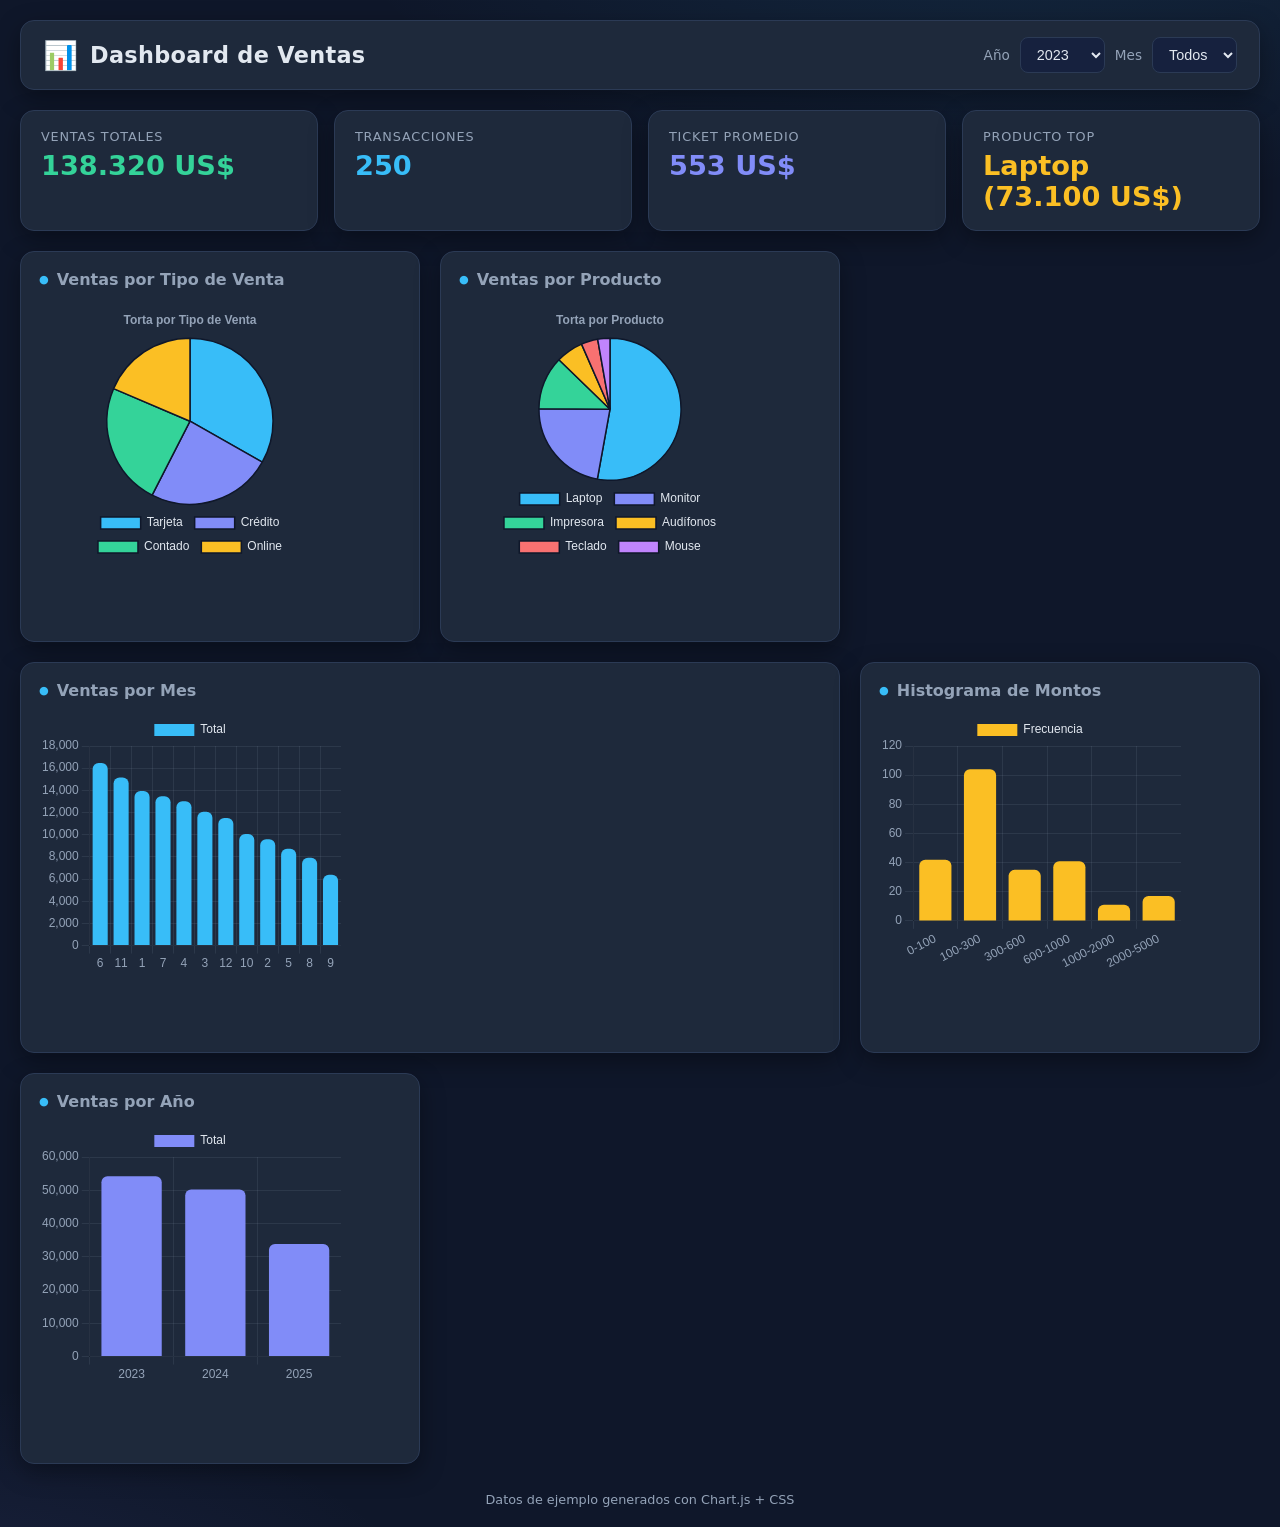
==== index.html @ ee98a7e3 "Dashboard de ventas: HTML + CSS + Chart.js" ====
<!DOCTYPE html>
<html lang="es">
<head>
<meta charset="UTF-8">
<meta name="viewport" content="width=device-width, initial-scale=1.0">
<title>Dashboard de Ventas</title>
<link rel="stylesheet" href="styles.css">
</head>
<body>
<header class="topbar">
  <div class="brand">
    <span class="logo">📊</span>
    <h1>Dashboard de Ventas</h1>
  </div>
  <div class="filters">
    <label for="filtroAnio">Año</label>
    <select id="filtroAnio"></select>
    <label for="filtroMes">Mes</label>
    <select id="filtroMes"></select>
  </div>
</header>

<section class="kpis">
  <div class="kpi"><span class="kpi-label">Ventas totales</span><span class="kpi-value" id="kpiTotal">—</span></div>
  <div class="kpi"><span class="kpi-label">Transacciones</span><span class="kpi-value" id="kpiCount">—</span></div>
  <div class="kpi"><span class="kpi-label">Ticket promedio</span><span class="kpi-value" id="kpiPromedio">—</span></div>
  <div class="kpi"><span class="kpi-label">Producto top</span><span class="kpi-value" id="kpiTop">—</span></div>
</section>

<main class="grid">
  <div class="card">
    <h2>Ventas por Tipo de Venta</h2>
    <div class="chart-wrap"><canvas id="tortaTipo"></canvas></div>
  </div>
  <div class="card">
    <h2>Ventas por Producto</h2>
    <div class="chart-wrap"><canvas id="tortaProducto"></canvas></div>
  </div>
  <div class="card span2">
    <h2>Ventas por Mes</h2>
    <div class="chart-wrap"><canvas id="barrasMes"></canvas></div>
  </div>
  <div class="card">
    <h2>Histograma de Montos</h2>
    <div class="chart-wrap"><canvas id="histograma"></canvas></div>
  </div>
  <div class="card">
    <h2>Ventas por Año</h2>
    <div class="chart-wrap"><canvas id="barrasAnio"></canvas></div>
  </div>
</main>

<footer>Datos de ejemplo generados con Chart.js + CSS</footer>
<script src="chart.umd.js"></script>
<script src="script.js"></script>
</body>
</html>
---- styles.css ----
:root {
  --bg: #0f172a;
  --card: #1e293b;
  --card-2: #16213e;
  --border: #2b3a55;
  --text: #e2e8f0;
  --muted: #94a3b8;
  --accent: #38bdf8;
  --accent-2: #818cf8;
  --success: #34d399;
  --danger: #f87171;
  --warn: #fbbf24;
  --radius: 14px;
  --shadow: 0 8px 24px rgba(0, 0, 0, .35);
}

* { margin: 0; padding: 0; box-sizing: border-box; }

body {
  font-family: "Segoe UI", system-ui, -apple-system, sans-serif;
  background:
    radial-gradient(1200px 600px at 80% -10%, rgba(56, 189, 248, .12), transparent 60%),
    radial-gradient(1000px 500px at -10% 110%, rgba(129, 140, 248, .12), transparent 60%),
    var(--bg);
  color: var(--text);
  min-height: 100vh;
  padding: 20px;
}

.topbar {
  display: flex;
  align-items: center;
  justify-content: space-between;
  flex-wrap: wrap;
  gap: 16px;
  background: var(--card);
  border: 1px solid var(--border);
  border-radius: var(--radius);
  padding: 16px 22px;
  box-shadow: var(--shadow);
}

.brand { display: flex; align-items: center; gap: 12px; }
.logo { font-size: 28px; }
.brand h1 { font-size: 1.4rem; font-weight: 700; letter-spacing: .3px; }

.filters { display: flex; align-items: center; gap: 10px; flex-wrap: wrap; }
.filters label { color: var(--muted); font-size: .85rem; }
.filters select {
  background: var(--card-2);
  color: var(--text);
  border: 1px solid var(--border);
  border-radius: 8px;
  padding: 8px 12px;
  font-size: .9rem;
  cursor: pointer;
  outline: none;
  transition: border-color .2s;
}
.filters select:hover, .filters select:focus { border-color: var(--accent); }

.kpis {
  display: grid;
  grid-template-columns: repeat(auto-fit, minmax(200px, 1fr));
  gap: 16px;
  margin: 20px 0;
}

.kpi {
  background: var(--card);
  border: 1px solid var(--border);
  border-radius: var(--radius);
  padding: 18px 20px;
  box-shadow: var(--shadow);
  display: flex;
  flex-direction: column;
  gap: 6px;
  transition: transform .2s, border-color .2s;
}
.kpi:hover { transform: translateY(-3px); border-color: var(--accent); }

.kpi-label { color: var(--muted); font-size: .8rem; text-transform: uppercase; letter-spacing: .8px; }
.kpi-value { font-size: 1.7rem; font-weight: 800; }
#kpiTotal { color: var(--success); }
#kpiCount { color: var(--accent); }
#kpiPromedio { color: var(--accent-2); }
#kpiTop { color: var(--warn); }

.grid {
  display: grid;
  grid-template-columns: repeat(auto-fit, minmax(340px, 1fr));
  gap: 20px;
}

.card {
  background: var(--card);
  border: 1px solid var(--border);
  border-radius: var(--radius);
  padding: 18px;
  box-shadow: var(--shadow);
  transition: transform .2s, border-color .2s;
}
.card:hover { border-color: var(--accent-2); }

.card h2 {
  font-size: 1rem;
  font-weight: 600;
  color: var(--muted);
  margin-bottom: 14px;
  display: flex;
  align-items: center;
  gap: 8px;
}
.card h2::before { content: "●"; color: var(--accent); font-size: .7rem; }

.span2 { grid-column: span 2; }

.chart-wrap {
  position: relative;
  width: 100%;
  height: 320px;
}

footer {
  margin-top: 28px;
  text-align: center;
  color: var(--muted);
  font-size: .8rem;
}

@media (max-width: 720px) {
  .span2 { grid-column: span 1; }
  .chart-wrap { height: 260px; }
}
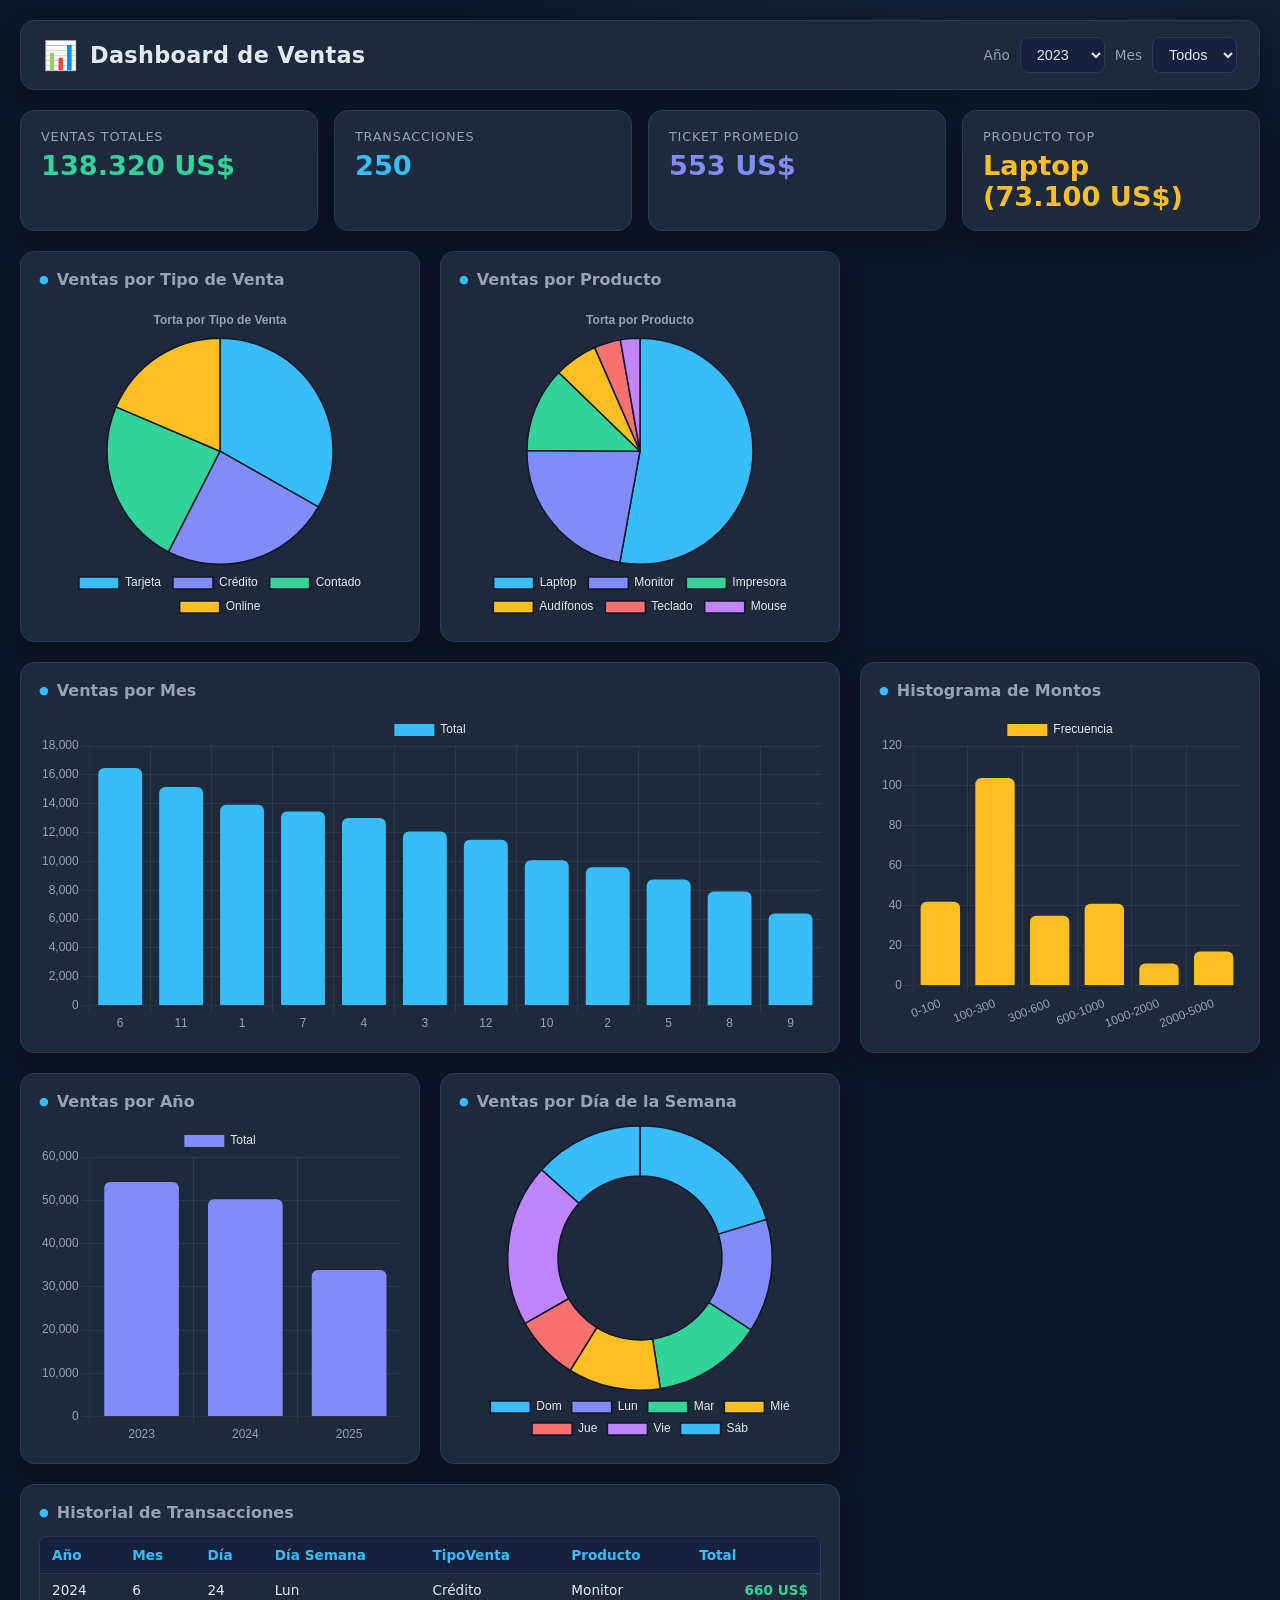
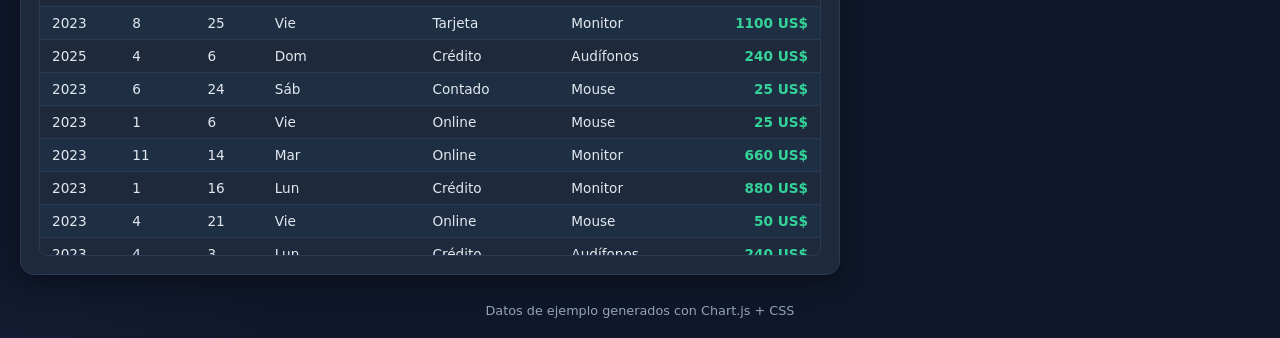
==== commit 0f0aeba2: "Agregar gráfico por día de la semana y tabla de transacciones" ====
--- a/index.html
+++ b/index.html
@@ -48,6 +48,21 @@
     <h2>Ventas por Año</h2>
     <div class="chart-wrap"><canvas id="barrasAnio"></canvas></div>
   </div>
+  <div class="card">
+    <h2>Ventas por Día de la Semana</h2>
+    <div class="chart-wrap"><canvas id="donaSemana"></canvas></div>
+  </div>
+  <div class="card span2">
+    <h2>Historial de Transacciones</h2>
+    <div class="table-scroll">
+      <table class="tabla" id="tablaVentas">
+        <thead>
+          <tr><th>Año</th><th>Mes</th><th>Día</th><th>Día Semana</th><th>TipoVenta</th><th>Producto</th><th>Total</th></tr>
+        </thead>
+        <tbody></tbody>
+      </table>
+    </div>
+  </div>
 </main>
 
 <footer>Datos de ejemplo generados con Chart.js + CSS</footer>
--- a/styles.css
+++ b/styles.css
@@ -121,6 +121,49 @@
   height: 320px;
 }
 
+.table-scroll {
+  max-height: 320px;
+  overflow: auto;
+  border: 1px solid var(--border);
+  border-radius: 8px;
+}
+
+.tabla {
+  width: 100%;
+  border-collapse: collapse;
+  font-size: .85rem;
+}
+
+.tabla thead th {
+  position: sticky;
+  top: 0;
+  background: var(--card-2);
+  color: var(--accent);
+  text-align: left;
+  padding: 10px 12px;
+  font-weight: 600;
+  border-bottom: 1px solid var(--border);
+  white-space: nowrap;
+}
+
+.tabla tbody td {
+  padding: 8px 12px;
+  border-bottom: 1px solid var(--border);
+  color: var(--text);
+  white-space: nowrap;
+}
+
+.tabla tbody tr:nth-child(even) { background: rgba(56, 189, 248, .04); }
+.tabla tbody tr:hover { background: rgba(56, 189, 248, .10); }
+
+.tabla .col-total { text-align: right; font-weight: 700; color: var(--success); }
+
+.tabla-vacia { text-align: center; padding: 24px; color: var(--muted); }
+
+@media (max-width: 720px) {
+  .tabla thead th, .tabla tbody td { padding: 6px 8px; font-size: .75rem; }
+}
+
 footer {
   margin-top: 28px;
   text-align: center;
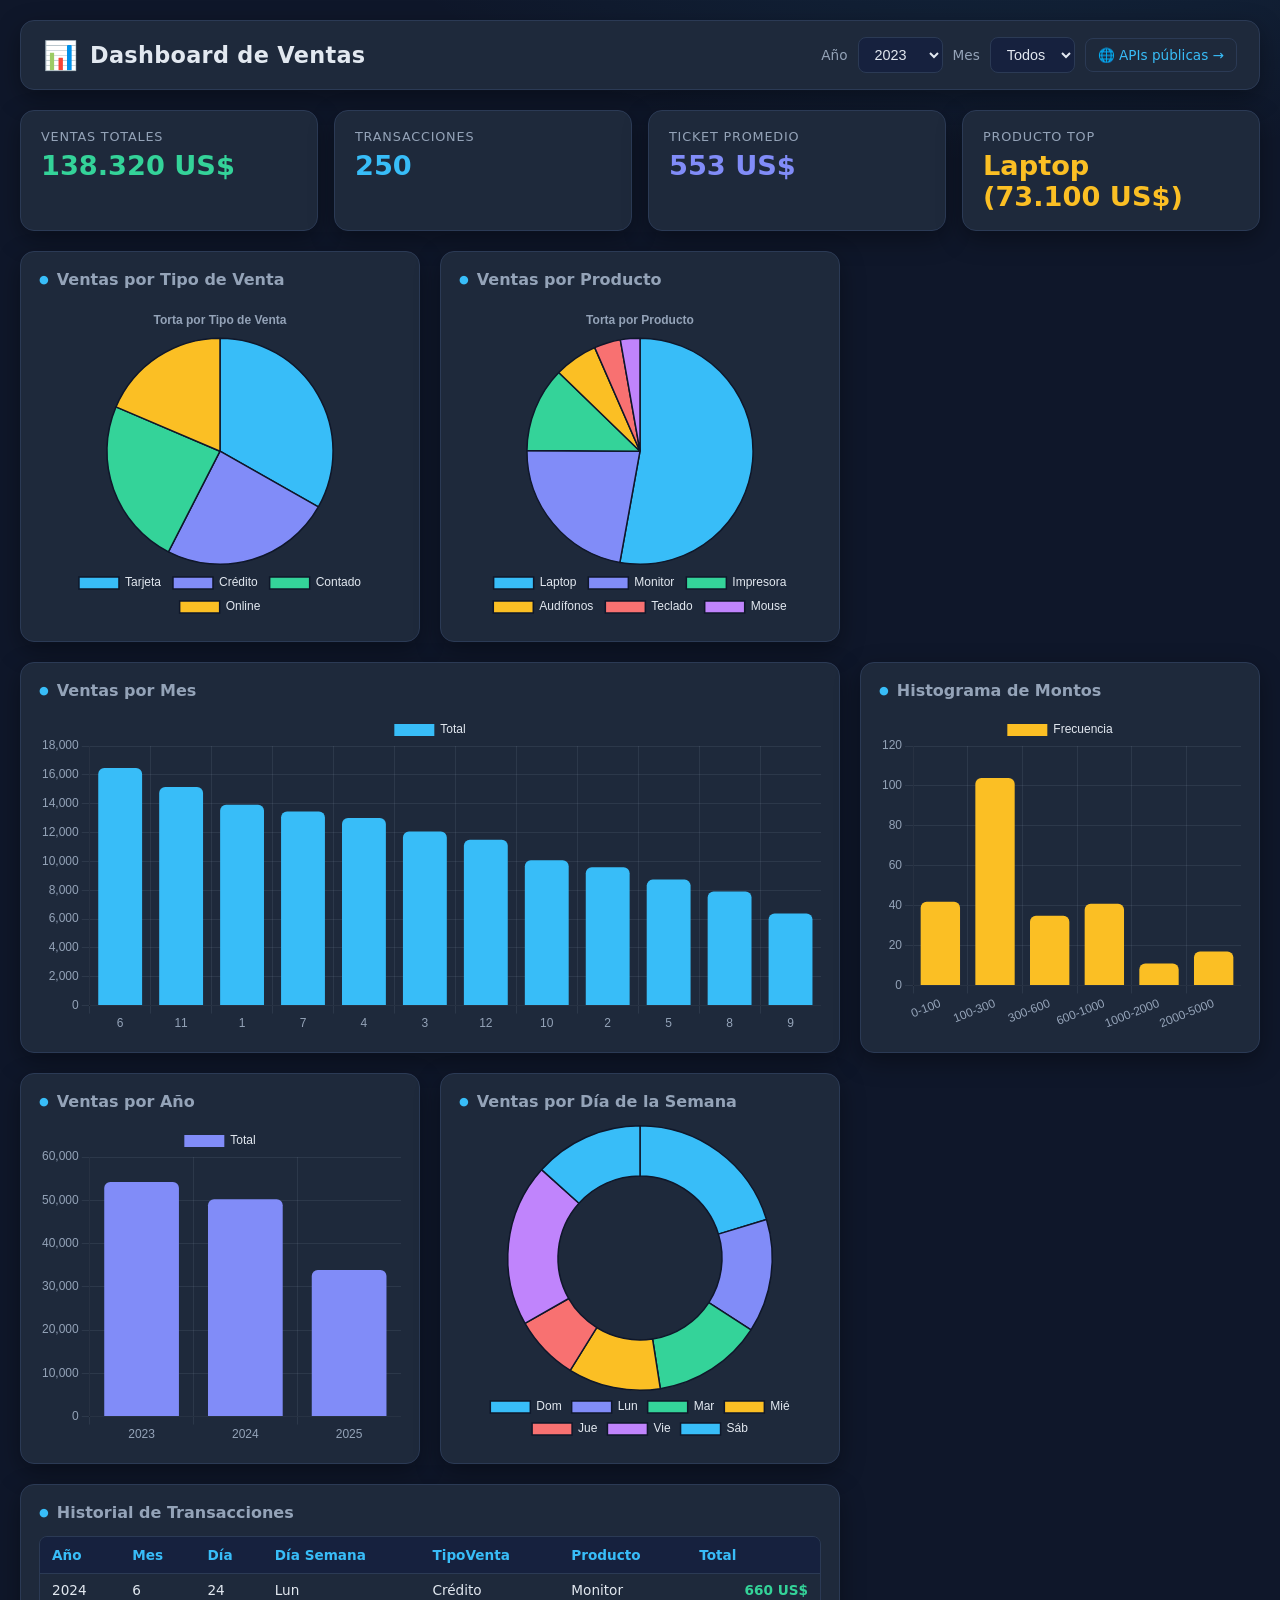
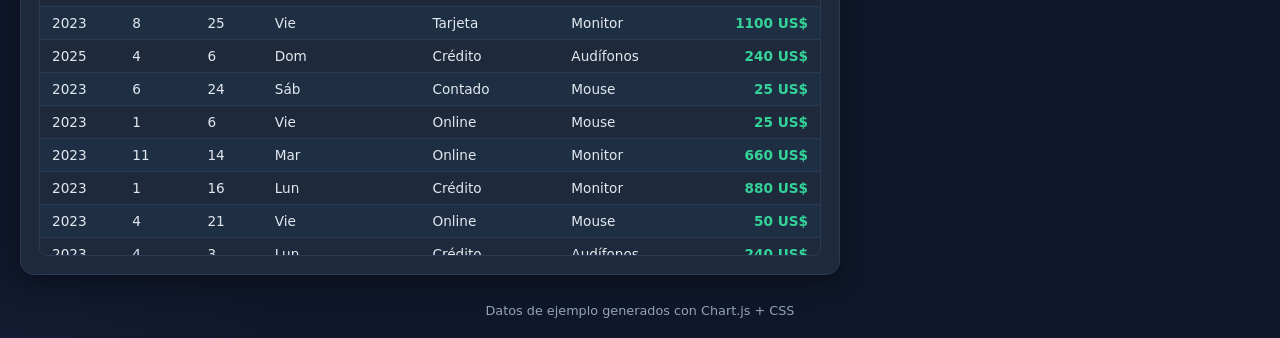
==== commit 707132ac: "Agregar dashboard de APIs públicas y navegación entre dashboards" ====
--- a/index.html
+++ b/index.html
@@ -17,6 +17,7 @@
     <select id="filtroAnio"></select>
     <label for="filtroMes">Mes</label>
     <select id="filtroMes"></select>
+    <a href="api-dashboard/index.html" class="nav-link">🌐 APIs públicas →</a>
   </div>
 </header>
 
--- a/styles.css
+++ b/styles.css
@@ -58,6 +58,17 @@
   transition: border-color .2s;
 }
 .filters select:hover, .filters select:focus { border-color: var(--accent); }
+
+.nav-link {
+  color: var(--accent);
+  text-decoration: none;
+  font-size: .85rem;
+  border: 1px solid var(--border);
+  border-radius: 8px;
+  padding: 8px 12px;
+  transition: border-color .2s, background .2s;
+}
+.nav-link:hover { border-color: var(--accent); background: rgba(56, 189, 248, .08); }
 
 .kpis {
   display: grid;
